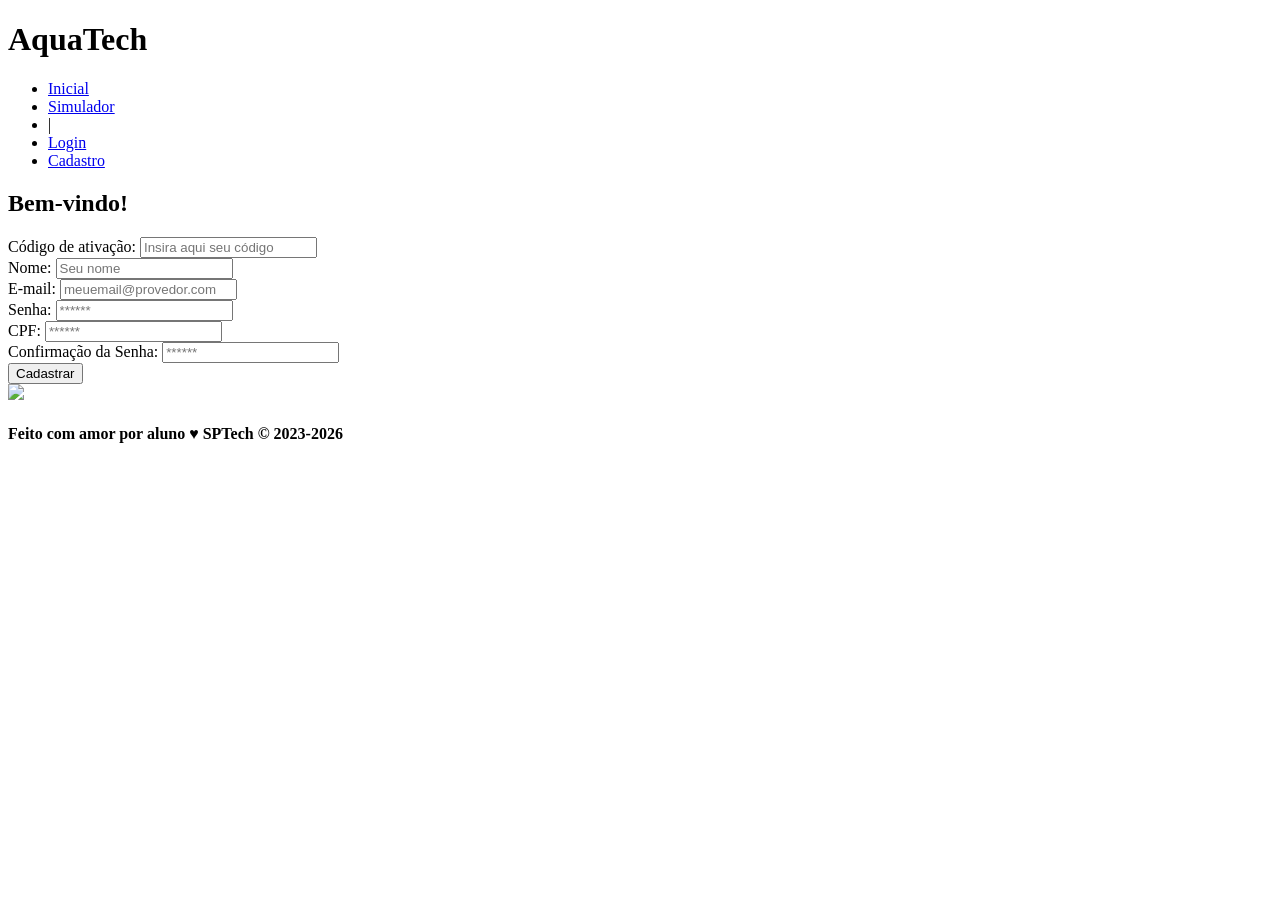
==== public/cadastro.html @ 504b7f63 "Projeto com API da faculdade" ====
<!DOCTYPE html>
<html lang="pt-br">

<head>
  <meta charset="UTF-8" />
  <meta http-equiv="X-UA-Compatible" content="IE=edge" />
  <meta name="viewport" content="width=device-width, initial-scale=1.0" />

  <title>AquaTech | Cadastro</title>

  <script src="./js/sessao.js"></script>

  <link rel="stylesheet" href="./css/estilo.css" />
  <link rel="icon" href="./assets/icon/favicon2.ico" />
  <link rel="preconnect" href="https://fonts.gstatic.com" />
</head>

<body onload="listar()">
  <!--header inicio-->
  <div class="header">
    <div class="container">
      <h1 class="titulo">AquaTech</h1>
      <ul class="navbar">
        <li>
          <a href="index.html">Inicial</a>
        </li>
        <li>
          <a href="simulador.html">Simulador</a>
        </li>
        <li>|</li>
        <li>
          <a href="login.html">Login</a>
        </li>
        <li class="agora">
          <a href="#">Cadastro</a>
        </li>
      </ul>
    </div>
  </div>
  <!--header fim-->

  <div class="login">
    <div class="alerta_erro">
      <div class="card_erro" id="cardErro">
        <span id="mensagem_erro"></span>
      </div>
    </div>
    <div class="container">
      <div class="card card-cadastro">
        <h2>Bem-vindo!</h2>
        <div class="formulario">
          <!--
                         Para inserir mais um campo, copie uma das inputs abaixo.
                         Assim que inserir vá para o script abaixo.
                     -->
          <div class="campo">
            <span>Código de ativação:</span>
            <input id="codigo_input" type="text" placeholder="Insira aqui seu código" />
          </div>
          <div class="campo">
            <span>Nome:</span>
            <input id="nome_input" type="text" placeholder="Seu nome" />
          </div>
          <div class="campo">
            <span>E-mail:</span>
            <input id="email_input" type="text" placeholder="meuemail@provedor.com" />
          </div>
          <div class="campo">
            <span>Senha:</span>
            <input id="senha_input" type="password" placeholder="******" />
          </div>
          <div class="campo">
            <span>CPF:</span>
            <input id="cpf_input" type="text" placeholder="******" />
          </div>
          <div class="campo">
            <span>Confirmação da Senha:</span>
            <input id="confirmacao_senha_input" type="password" placeholder="******" />
          </div>
          <button class="botao" onclick="cadastrar()">Cadastrar</button>
        </div>
        <div id="div_aguardar" class="loading-div">
          <img src="./assets/circle-loading.gif" id="loading-gif" />
        </div>

        <div id="div_erros_login"></div>
      </div>
    </div>
  </div>

  <!--footer inicio-->
  <div class="footer">
    <div class="container">
      <h4>Feito com amor por aluno &hearts; SPTech &copy; 2023-2026</h4>
    </div>
  </div>
  <!--footer fim-->
</body>

</html>

<script>

  // Array para armazenar empresas cadastradas para validação de código de ativação 
  let listaEmpresasCadastradas = [];

  function cadastrar() {
    // aguardar();

    //Recupere o valor da nova input pelo nome do id
    // Agora vá para o método fetch logo abaixo
    var nomeVar = nome_input.value;
    var emailVar = email_input.value;
    var senhaVar = senha_input.value;
    var cpfVar = cpf_input.value;
    var confirmacaoSenhaVar = confirmacao_senha_input.value;
    var codigoVar = codigo_input.value;
    var idEmpresaVincular

    // Verificando se há algum campo em branco
    if (
      nomeVar == "" ||
      emailVar == "" ||
      senhaVar == "" ||
      cpfVar == "" ||
      confirmacaoSenhaVar == "" ||
      codigoVar == ""
    ) {
      cardErro.style.display = "block";
      mensagem_erro.innerHTML =
        "(Mensagem de erro para todos os campos em branco)";

      finalizarAguardar();
      return false;
    } else {
      setInterval(sumirMensagem, 5000);
    }

    // Verificando se o código de ativação é de alguma empresa cadastrada
    for (let i = 0; i < listaEmpresasCadastradas.length; i++) {
      if (listaEmpresasCadastradas[i].codigo_ativacao == codigoVar) {
        idEmpresaVincular = listaEmpresasCadastradas[i].id
        console.log("Código de ativação válido.");
        break;
      } else {
        cardErro.style.display = "block";
        mensagem_erro.innerHTML = "(Mensagem de erro para código inválido)";
        finalizarAguardar();
      }
    }

    // Enviando o valor da nova input
    fetch("/usuarios/cadastrar", {
      method: "POST",
      headers: {
        "Content-Type": "application/json",
      },
      body: JSON.stringify({
        // crie um atributo que recebe o valor recuperado aqui
        // Agora vá para o arquivo routes/usuario.js
        nomeServer: nomeVar,
        emailServer: emailVar,
        cpfServer: cpfVar,
        senhaServer: senhaVar,
        idEmpresaVincularServer: idEmpresaVincular
      }),
    })
      .then(function (resposta) {
        console.log("resposta: ", resposta);

        if (resposta.ok) {
          cardErro.style.display = "block";

          mensagem_erro.innerHTML =
            "Cadastro realizado com sucesso! Redirecionando para tela de Login...";

          setTimeout(() => {
            window.location = "login.html";
          }, "2000");

          limparFormulario();
          finalizarAguardar();
        } else {
          throw "Houve um erro ao tentar realizar o cadastro!";
        }
      })
      .catch(function (resposta) {
        console.log(`#ERRO: ${resposta}`);
        finalizarAguardar();
      });

    return false;
  }

  // Listando empresas cadastradas 
  function listar() {
    fetch("/empresas/listar", {
      method: "GET",
    })
      .then(function (resposta) {
        resposta.json().then((empresas) => {
          empresas.forEach((empresa) => {
            listaEmpresasCadastradas.push(empresa);

            console.log("listaEmpresasCadastradas")
            console.log(listaEmpresasCadastradas[0].codigo_ativacao)
          });
        });
      })
      .catch(function (resposta) {
        console.log(`#ERRO: ${resposta}`);
      });
  }

  function sumirMensagem() {
    cardErro.style.display = "none";
  }
</script>
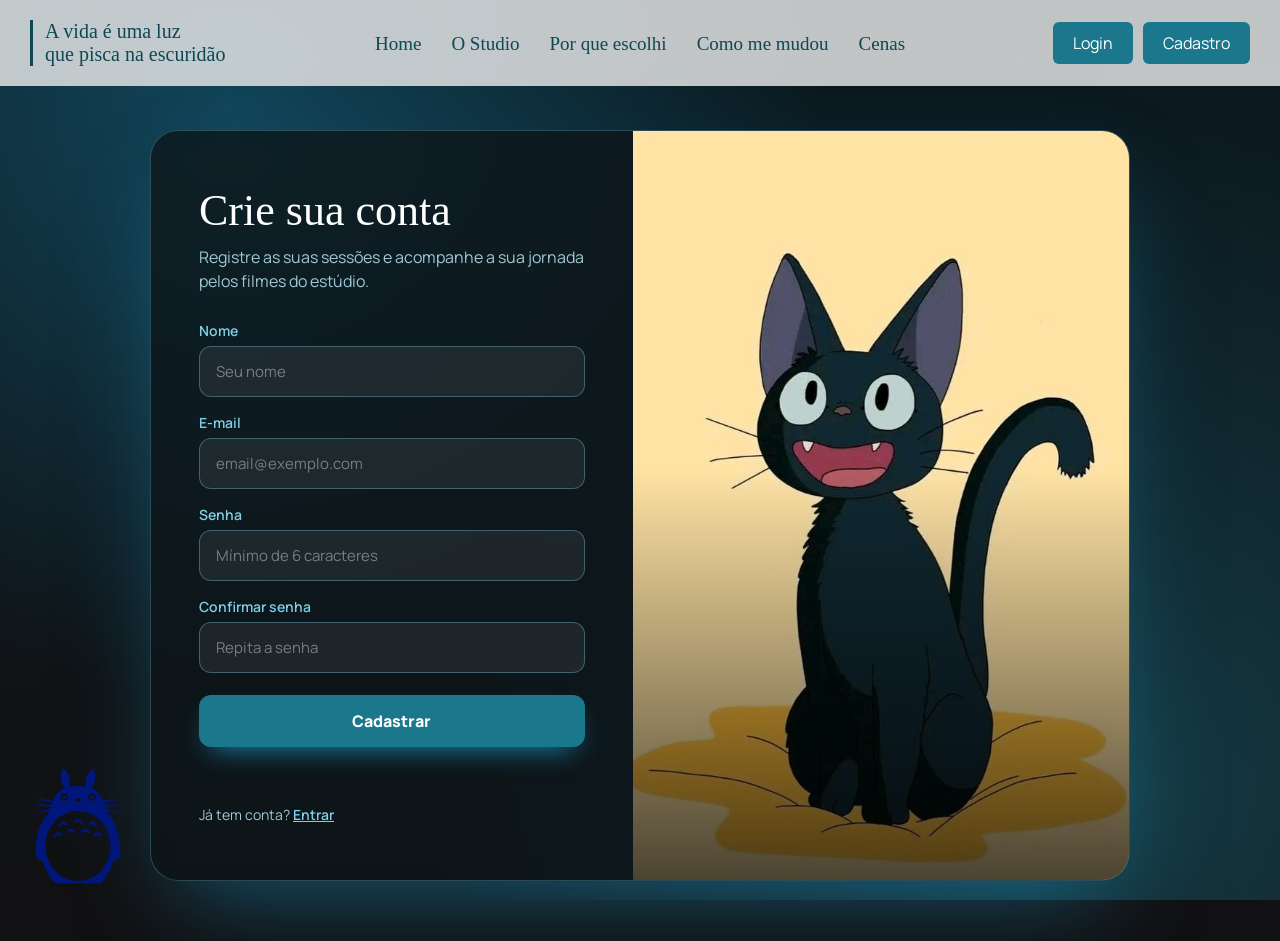
==== commit b86e9c37: "feat(site): integra páginas do Meu Ghibli na pasta public" ====
--- a/public/cadastro.html
+++ b/public/cadastro.html
@@ -2,217 +2,131 @@
 <html lang="pt-br">
 
 <head>
-  <meta charset="UTF-8" />
-  <meta http-equiv="X-UA-Compatible" content="IE=edge" />
-  <meta name="viewport" content="width=device-width, initial-scale=1.0" />
-
-  <title>AquaTech | Cadastro</title>
-
-  <script src="./js/sessao.js"></script>
-
-  <link rel="stylesheet" href="./css/estilo.css" />
-  <link rel="icon" href="./assets/icon/favicon2.ico" />
-  <link rel="preconnect" href="https://fonts.gstatic.com" />
+    <meta charset="UTF-8">
+    <meta name="viewport" content="width=device-width, initial-scale=1.0">
+    <title>Meu Ghibli | Cadastro</title>
+    <link rel="stylesheet" href="ghibli.css">
+    <link href="https://fonts.googleapis.com/css2?family=Manrope:wght@400;600;800&display=swap" rel="stylesheet">
 </head>
 
-<body onload="listar()">
-  <!--header inicio-->
-  <div class="header">
-    <div class="container">
-      <h1 class="titulo">AquaTech</h1>
-      <ul class="navbar">
-        <li>
-          <a href="index.html">Inicial</a>
-        </li>
-        <li>
-          <a href="simulador.html">Simulador</a>
-        </li>
-        <li>|</li>
-        <li>
-          <a href="login.html">Login</a>
-        </li>
-        <li class="agora">
-          <a href="#">Cadastro</a>
-        </li>
-      </ul>
+<body>
+
+    <header class="header">
+
+        <section>
+            <p class="frase">A vida é uma luz <br> que pisca na escuridão</p>
+
+            <nav>
+                <p><a href="index.html">Home</a></p>
+                <p><a href="index.html#sobre">O Studio</a></p>
+                <p><a href="index.html#porque">Por que escolhi</a></p>
+                <p><a href="index.html#como">Como me mudou</a></p>
+                <p><a href="index.html#cenas">Cenas</a></p>
+            </nav>
+
+            <div class="botoes">
+                <a href="login.html" class="botao">Login</a>
+                <a href="cadastro.html" class="botao">Cadastro</a>
+            </div>
+        </section>
+
+    </header>
+
+    <div class="petalas">
+        <span class="petala" style="left: 8%; animation-duration: 12s; animation-delay: -3s;"></span>
+        <span class="petala" style="left: 25%; animation-duration: 15s; animation-delay: -8s;"></span>
+        <span class="petala" style="left: 46%; animation-duration: 11s; animation-delay: -5s;"></span>
+        <span class="petala" style="left: 63%; animation-duration: 14s; animation-delay: -1s;"></span>
+        <span class="petala" style="left: 80%; animation-duration: 12s; animation-delay: -9s;"></span>
+        <span class="petala" style="left: 93%; animation-duration: 16s; animation-delay: -6s;"></span>
     </div>
-  </div>
-  <!--header fim-->
 
-  <div class="login">
-    <div class="alerta_erro">
-      <div class="card_erro" id="cardErro">
-        <span id="mensagem_erro"></span>
-      </div>
-    </div>
-    <div class="container">
-      <div class="card card-cadastro">
-        <h2>Bem-vindo!</h2>
-        <div class="formulario">
-          <!--
-                         Para inserir mais um campo, copie uma das inputs abaixo.
-                         Assim que inserir vá para o script abaixo.
-                     -->
-          <div class="campo">
-            <span>Código de ativação:</span>
-            <input id="codigo_input" type="text" placeholder="Insira aqui seu código" />
-          </div>
-          <div class="campo">
-            <span>Nome:</span>
-            <input id="nome_input" type="text" placeholder="Seu nome" />
-          </div>
-          <div class="campo">
-            <span>E-mail:</span>
-            <input id="email_input" type="text" placeholder="meuemail@provedor.com" />
-          </div>
-          <div class="campo">
-            <span>Senha:</span>
-            <input id="senha_input" type="password" placeholder="******" />
-          </div>
-          <div class="campo">
-            <span>CPF:</span>
-            <input id="cpf_input" type="text" placeholder="******" />
-          </div>
-          <div class="campo">
-            <span>Confirmação da Senha:</span>
-            <input id="confirmacao_senha_input" type="password" placeholder="******" />
-          </div>
-          <button class="botao" onclick="cadastrar()">Cadastrar</button>
-        </div>
-        <div id="div_aguardar" class="loading-div">
-          <img src="./assets/circle-loading.gif" id="loading-gif" />
+    <div class="cartao invertido">
+        <div class="imagem imagem-cadastro">
+            
         </div>
 
-        <div id="div_erros_login"></div>
-      </div>
+        <div class="formulario">
+            <h2>Crie sua conta</h2>
+            <p class="subtitulo">Registre as suas sessões e acompanhe a sua jornada pelos filmes do estúdio.</p>
+
+            <span class="input_div">Nome</span>
+            <input id="nome_input" type="text" placeholder="Seu nome">
+
+            <span class="input_div">E-mail</span>
+            <input id="email_input" type="text" placeholder="email@exemplo.com">
+
+            <span class="input_div">Senha</span>
+            <input id="senha_input" type="password" placeholder="Mínimo de 6 caracteres">
+
+            <span class="input_div">Confirmar senha</span>
+            <input id="confirmacao_input" type="password" placeholder="Repita a senha">
+
+            <button onclick="cadastrar()">Cadastrar</button>
+
+            <div class="mensagem" id="mensagem"></div>
+
+            <p class="link">Já tem conta? <a href="login.html">Entrar</a></p>
+        </div>
     </div>
-  </div>
 
-  <!--footer inicio-->
-  <div class="footer">
-    <div class="container">
-      <h4>Feito com amor por aluno &hearts; SPTech &copy; 2023-2026</h4>
-    </div>
-  </div>
-  <!--footer fim-->
+    <img class="personagem" src="assets/totoro azul escuro.svg" alt="Totoro">
+
+    <script>
+        function cadastrar() {
+            let nomeVar = nome_input.value;
+            let emailVar = email_input.value;
+            let senhaVar = senha_input.value;
+            let confirmacaoVar = confirmacao_input.value;
+
+            let campos = [nomeVar, emailVar, senhaVar, confirmacaoVar];
+            let vazios = 0;
+
+            for (let i = 0; i < campos.length; i++) {
+                if (campos[i] == "") {
+                    vazios = vazios + 1;
+                }
+            }
+
+            if (vazios > 0) {
+                mensagem.innerHTML = "Preencha todos os campos.";
+            } else if (senhaVar.length < 6) {
+                mensagem.innerHTML = "A senha precisa ter pelo menos 6 caracteres.";
+            } else if (senhaVar != confirmacaoVar) {
+                mensagem.innerHTML = "As senhas não são iguais.";
+            } else {
+                mensagem.innerHTML = "Cadastrando...";
+
+                fetch("/usuarios/cadastrar", {
+                    method: "POST",
+                    headers: {
+                        "Content-Type": "application/json"
+                    },
+                    body: JSON.stringify({
+                        nomeServer: nomeVar,
+                        emailServer: emailVar,
+                        senhaServer: senhaVar
+                    })
+                }).then(function (resposta) {
+                    if (resposta.ok) {
+                        mensagem.innerHTML = "Cadastro feito! Indo para o login...";
+
+                        setTimeout(function () {
+                            window.location = "login.html";
+                        }, 2000);
+                    } else {
+                        resposta.text().then(function (texto) {
+                            mensagem.innerHTML = texto;
+                        });
+                    }
+                }).catch(function (erro) {
+                    console.log(erro);
+                    mensagem.innerHTML = "Não consegui falar com a API. Ela está ligada?";
+                });
+            }
+        }
+    </script>
+
 </body>
 
 </html>
-
-<script>
-
-  // Array para armazenar empresas cadastradas para validação de código de ativação 
-  let listaEmpresasCadastradas = [];
-
-  function cadastrar() {
-    // aguardar();
-
-    //Recupere o valor da nova input pelo nome do id
-    // Agora vá para o método fetch logo abaixo
-    var nomeVar = nome_input.value;
-    var emailVar = email_input.value;
-    var senhaVar = senha_input.value;
-    var cpfVar = cpf_input.value;
-    var confirmacaoSenhaVar = confirmacao_senha_input.value;
-    var codigoVar = codigo_input.value;
-    var idEmpresaVincular
-
-    // Verificando se há algum campo em branco
-    if (
-      nomeVar == "" ||
-      emailVar == "" ||
-      senhaVar == "" ||
-      cpfVar == "" ||
-      confirmacaoSenhaVar == "" ||
-      codigoVar == ""
-    ) {
-      cardErro.style.display = "block";
-      mensagem_erro.innerHTML =
-        "(Mensagem de erro para todos os campos em branco)";
-
-      finalizarAguardar();
-      return false;
-    } else {
-      setInterval(sumirMensagem, 5000);
-    }
-
-    // Verificando se o código de ativação é de alguma empresa cadastrada
-    for (let i = 0; i < listaEmpresasCadastradas.length; i++) {
-      if (listaEmpresasCadastradas[i].codigo_ativacao == codigoVar) {
-        idEmpresaVincular = listaEmpresasCadastradas[i].id
-        console.log("Código de ativação válido.");
-        break;
-      } else {
-        cardErro.style.display = "block";
-        mensagem_erro.innerHTML = "(Mensagem de erro para código inválido)";
-        finalizarAguardar();
-      }
-    }
-
-    // Enviando o valor da nova input
-    fetch("/usuarios/cadastrar", {
-      method: "POST",
-      headers: {
-        "Content-Type": "application/json",
-      },
-      body: JSON.stringify({
-        // crie um atributo que recebe o valor recuperado aqui
-        // Agora vá para o arquivo routes/usuario.js
-        nomeServer: nomeVar,
-        emailServer: emailVar,
-        cpfServer: cpfVar,
-        senhaServer: senhaVar,
-        idEmpresaVincularServer: idEmpresaVincular
-      }),
-    })
-      .then(function (resposta) {
-        console.log("resposta: ", resposta);
-
-        if (resposta.ok) {
-          cardErro.style.display = "block";
-
-          mensagem_erro.innerHTML =
-            "Cadastro realizado com sucesso! Redirecionando para tela de Login...";
-
-          setTimeout(() => {
-            window.location = "login.html";
-          }, "2000");
-
-          limparFormulario();
-          finalizarAguardar();
-        } else {
-          throw "Houve um erro ao tentar realizar o cadastro!";
-        }
-      })
-      .catch(function (resposta) {
-        console.log(`#ERRO: ${resposta}`);
-        finalizarAguardar();
-      });
-
-    return false;
-  }
-
-  // Listando empresas cadastradas 
-  function listar() {
-    fetch("/empresas/listar", {
-      method: "GET",
-    })
-      .then(function (resposta) {
-        resposta.json().then((empresas) => {
-          empresas.forEach((empresa) => {
-            listaEmpresasCadastradas.push(empresa);
-
-            console.log("listaEmpresasCadastradas")
-            console.log(listaEmpresasCadastradas[0].codigo_ativacao)
-          });
-        });
-      })
-      .catch(function (resposta) {
-        console.log(`#ERRO: ${resposta}`);
-      });
-  }
-
-  function sumirMensagem() {
-    cardErro.style.display = "none";
-  }
-</script>
--- a/public/ghibli.css
+++ b/public/ghibli.css
@@ -0,0 +1,319 @@
+* {
+    box-sizing: border-box;
+    margin: 0;
+    padding: 0;
+}
+
+html {
+    scroll-behavior: smooth;
+}
+
+body {
+    min-height: 100vh;
+    display: flex;
+    align-items: center;
+    justify-content: center;
+    padding: 130px 24px 60px;
+    font-family: 'Manrope', sans-serif;
+    color: white;
+    background-color: #111113;
+    background-image:
+        radial-gradient(circle at 18% 12%, rgba(31, 160, 212, 0.32), transparent 45%),
+        radial-gradient(circle at 88% 88%, rgba(27, 119, 140, 0.4), transparent 50%),
+        linear-gradient(#0b1b21, #111113);
+    background-attachment: fixed;
+    overflow-x: hidden;
+}
+
+.header {
+    position: fixed;
+    top: 0;
+    width: 100%;
+    z-index: 10;
+}
+
+.header section {
+    background-color: #e8e8e8d3;
+    padding: 20px 30px;
+    display: grid;
+    grid-template-columns: 1fr auto 1fr;
+    align-items: center;
+}
+
+.header p {
+    font-size: 20px;
+    margin: 0;
+    text-align: left;
+    color: #0f4754;
+    font-family: fantasy;
+}
+
+.frase {
+    border-left: 3px solid #0f4754;
+    padding-left: 12px;
+    justify-self: start;
+}
+
+.header nav {
+    display: flex;
+    gap: 30px;
+}
+
+.header nav a {
+    text-decoration: none;
+    color: #0f4754;
+    font-size: 19px;
+}
+
+.botao {
+    background-color: #1B778C;
+    color: white;
+    text-decoration: none;
+    padding: 10px 20px;
+    border-radius: 6px;
+    font-size: 16px;
+    transition: background-color 0.3s;
+}
+
+.botao:hover {
+    background-color: #339ab1;
+}
+
+.botoes {
+    justify-self: end;
+    display: flex;
+    gap: 10px;
+}
+
+.petalas {
+    position: fixed;
+    top: 0;
+    left: 0;
+    width: 100%;
+    height: 100%;
+    overflow: hidden;
+    pointer-events: none;
+    z-index: 1;
+}
+
+.petala {
+    position: absolute;
+    top: -20px;
+    width: 10px;
+    height: 14px;
+    background: white;
+    border-radius: 70% 0 70% 0;
+    opacity: 0.75;
+    animation: cai linear infinite;
+}
+
+@keyframes cai {
+    to {
+        transform: translate(70px, 108vh) rotate(540deg);
+    }
+}
+
+.cartao {
+    position: relative;
+    z-index: 2;
+    display: flex;
+    width: 100%;
+    max-width: 980px;
+    min-height: 580px;
+    background-color: rgba(14, 22, 26, 0.78);
+    border: 1px solid rgba(127, 208, 230, 0.28);
+    border-radius: 28px;
+    overflow: hidden;
+    box-shadow: 0 40px 90px -30px rgba(31, 160, 212, 0.5);
+    backdrop-filter: blur(10px);
+    animation: entrar 1s ease both;
+}
+
+@keyframes entrar {
+    from {
+        opacity: 0;
+        transform: translateY(30px);
+    }
+
+    to {
+        opacity: 1;
+        transform: translateY(0);
+    }
+}
+
+.cartao.invertido {
+    flex-direction: row-reverse;
+}
+
+.imagem {
+    flex: 1.1;
+    display: flex;
+    align-items: flex-end;
+    padding: 36px;
+    background-size: cover;
+    background-position: center;
+    background-repeat: no-repeat;
+}
+
+.imagem-frase {
+    max-width: 320px;
+    font-family: fantasy;
+    font-size: 38px;
+    font-weight: 100;
+    line-height: 1.15;
+    color: white;
+    text-shadow: 0 2px 16px rgba(0, 0, 0, 0.7);
+}
+
+.imagem-login {
+    background-image:
+        linear-gradient(to top, rgba(0, 0, 0, 0.7) 0%, rgba(0, 0, 0, 0) 55%),
+        url("assets/ghibli-login.jpg"),
+        radial-gradient(circle at 30% 25%, rgba(127, 208, 230, 0.5), transparent 40%),
+        linear-gradient(to bottom, #0f4754, #1B778C 65%, #0b2f38);
+}
+
+.imagem-cadastro {
+    background-image:
+        linear-gradient(to top, rgba(0, 0, 0, 0.7) 0%, rgba(0, 0, 0, 0) 55%),
+        url("assets/ghibli-login.jpg"),
+        radial-gradient(circle at 70% 25%, rgba(127, 208, 230, 0.5), transparent 40%),
+        linear-gradient(to bottom, #0b2f38, #1B778C 60%, #0f4754);
+}
+
+.formulario {
+    flex: 1;
+    display: flex;
+    flex-direction: column;
+    justify-content: center;
+    padding: 56px 48px;
+}
+
+.formulario h2 {
+    margin-bottom: 10px;
+    font-family: fantasy;
+    font-size: 44px;
+    font-weight: 100;
+    line-height: 1.1;
+    color: white;
+}
+
+.subtitulo {
+    margin-bottom: 28px;
+    color: #9fc9d4;
+    line-height: 1.5;
+}
+
+.input_div {
+    display: block;
+    margin-bottom: 6px;
+    font-size: 14px;
+    font-weight: 600;
+    color: #7fd0e6;
+}
+
+input {
+    width: 100%;
+    padding: 14px 16px;
+    margin-bottom: 16px;
+    border: 1px solid rgba(127, 208, 230, 0.35);
+    border-radius: 12px;
+    font-family: inherit;
+    font-size: 15px;
+    background-color: rgba(255, 255, 255, 0.07);
+    color: white;
+    transition: border-color 0.3s, box-shadow 0.3s;
+}
+
+input::placeholder {
+    color: rgba(255, 255, 255, 0.4);
+}
+
+input:focus {
+    outline: none;
+    border-color: #7fd0e6;
+    box-shadow: 0 0 0 4px rgba(127, 208, 230, 0.18);
+}
+
+button {
+    width: 100%;
+    padding: 15px;
+    margin-top: 6px;
+    border: none;
+    border-radius: 12px;
+    background-color: #1B778C;
+    color: white;
+    font-family: inherit;
+    font-size: 16px;
+    font-weight: 800;
+    cursor: pointer;
+    box-shadow: 0 12px 28px -12px rgba(31, 160, 212, 0.9);
+    transition: background-color 0.3s, transform 0.3s;
+}
+
+button:hover {
+    background-color: #339ab1;
+    transform: translateY(-2px);
+}
+
+.mensagem {
+    min-height: 24px;
+    margin-top: 16px;
+    font-weight: 600;
+    color: #ffb48f;
+}
+
+.link {
+    margin-top: 18px;
+    font-size: 14px;
+    color: #9fc9d4;
+}
+
+.link a {
+    color: #7fd0e6;
+    font-weight: 600;
+}
+
+.personagem {
+    position: fixed;
+    left: 18px;
+    bottom: 14px;
+    width: 120px;
+    z-index: 5;
+    pointer-events: none;
+    animation: flutuar 3.4s ease-in-out infinite;
+}
+
+@keyframes flutuar {
+
+    0%,
+    100% {
+        transform: translateY(0) rotate(-2deg);
+    }
+
+    50% {
+        transform: translateY(-14px) rotate(2deg);
+    }
+}
+
+@media (max-width: 720px) {
+
+    .cartao,
+    .cartao.invertido {
+        flex-direction: column;
+    }
+
+    .imagem {
+        flex: none;
+        min-height: 220px;
+        padding: 24px;
+    }
+
+    .imagem-frase {
+        font-size: 30px;
+    }
+
+    .formulario {
+        padding: 36px 26px;
+    }
+}
